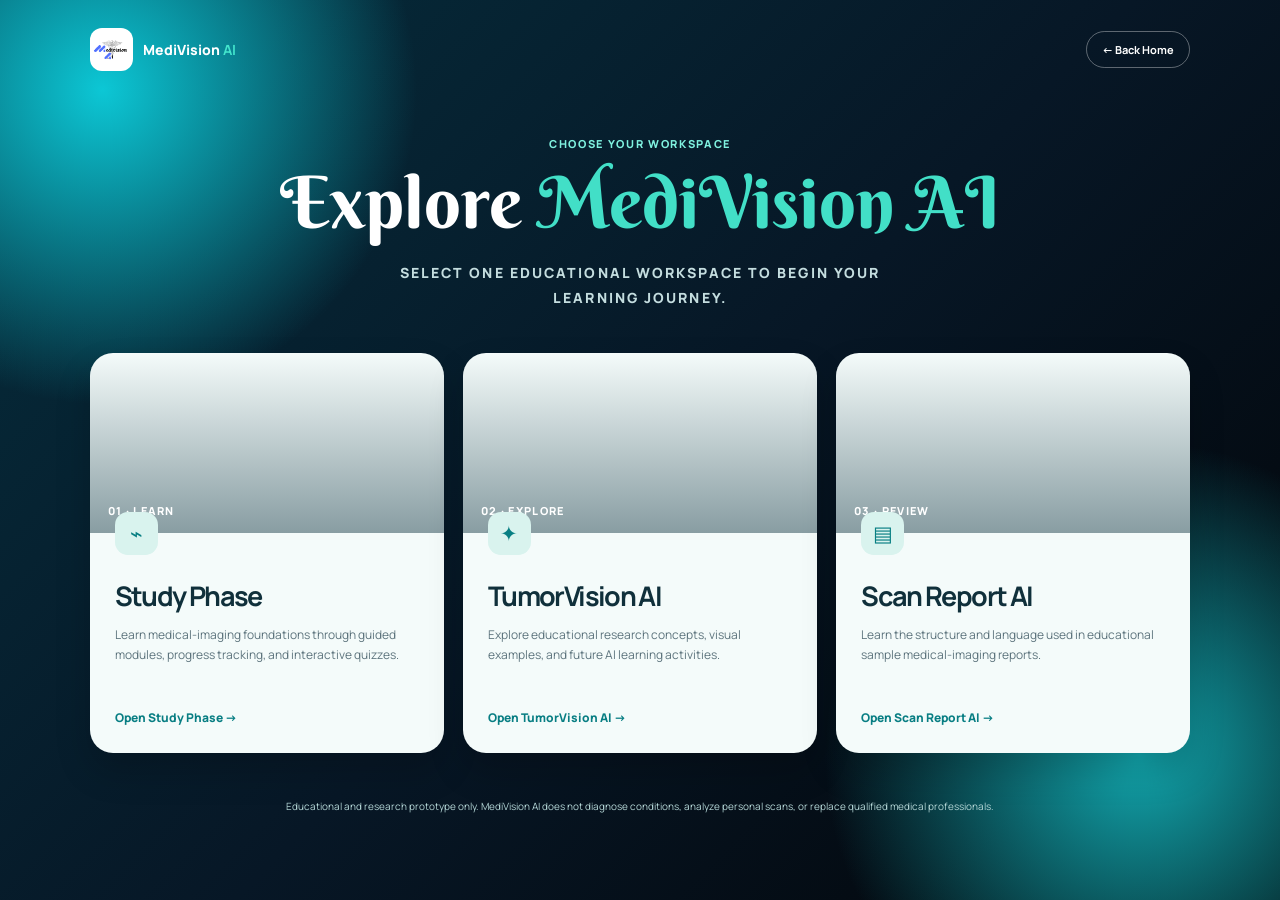
==== categories.html @ 558c3b8c "Add files via upload" ====
<!DOCTYPE html>
<html lang="en">
<head>
  <meta charset="UTF-8">
  <meta name="viewport" content="width=device-width, initial-scale=1.0">
  <title>Choose a Category | MediVision AI</title>

  <link rel="preconnect" href="https://fonts.googleapis.com">
  <link rel="preconnect" href="https://fonts.gstatic.com" crossorigin>
  <link href="https://fonts.googleapis.com/css2?family=Berkshire+Swash&family=Manrope:wght@400;500;600;700;800&display=swap" rel="stylesheet">

  <style>
    * {
      box-sizing: border-box;
    }

    body {
      margin: 0;
      color: white;
      font-family: Manrope, Arial, sans-serif;
      background:
        radial-gradient(circle at 8% 10%, #0cc7d5 0%, transparent 22%),
        radial-gradient(circle at 89% 84%, #12a6ad 0%, transparent 23%),
        linear-gradient(135deg, #052e3d, #071726 52%, #020407);
    }

    .page {
      min-height: 100vh;
      padding: 28px 7% 70px;
    }

    header {
      display: flex;
      align-items: center;
      justify-content: space-between;
      margin-bottom: 65px;
    }

    .brand {
      display: flex;
      align-items: center;
      gap: 10px;
      color: white;
      text-decoration: none;
      font-size: 14px;
      font-weight: 800;
    }

    .brand img {
      width: 43px;
      height: 43px;
      padding: 3px;
      object-fit: contain;
      border-radius: 12px;
      background: white;
    }

    .brand b {
      color: #43e4cc;
    }

    .back-button {
      padding: 10px 15px;
      color: white;
      border: 1px solid rgba(255, 255, 255, 0.35);
      border-radius: 99px;
      font-size: 11px;
      font-weight: 700;
      text-decoration: none;
    }

    .heading {
      max-width: 730px;
      margin: 0 auto 42px;
      text-align: center;
    }

    .heading p {
      margin: 0 0 12px;
      color: #7ff1df;
      font-size: 11px;
      font-weight: 800;
      letter-spacing: 0.15em;
      text-transform: uppercase;
    }

    h1 {
      margin: 0;
      font-family: "Berkshire Swash", cursive;
      font-size: clamp(42px, 6vw, 72px);
      font-weight: 400;
      line-height: 1.1;
    }

    h1 span {
      color: #42dfc7;
    }

    .heading .description {
      max-width: 570px;
      margin: 18px auto 0;
      color: #c4dddf;
      font-size: 14px;
      line-height: 1.8;
    }

    .cards {
      max-width: 1260px;
      margin: auto;
      display: grid;
      grid-template-columns: repeat(3, 1fr);
      gap: 19px;
    }

    .card {
      overflow: hidden;
      color: #10303b;
      border-radius: 23px;
      background: #f4fbfa;
      text-decoration: none;
      box-shadow: 0 18px 35px rgba(0, 0, 0, 0.18);
    }

    .card-image {
      height: 180px;
      position: relative;
      overflow: hidden;
      background-size: cover;
      background-position: center;
    }

    .card-image::after {
      content: "";
      position: absolute;
      inset: 0;
      background: linear-gradient(to top, rgba(5, 43, 56, 0.45), transparent);
    }

    .study-image {
      background-image:
        url("https://images.unsplash.com/photo-1576091160399-112ba8d25d1d?auto=format&fit=crop&w=900&q=80");
    }

    .tumor-image {
      background-image:
        url("https://images.unsplash.com/photo-1530497610245-94d3c16cda28?auto=format&fit=crop&w=900&q=80");
    }

    .report-image {
      background-image:
        url("https://images.unsplash.com/photo-1582719478250-c89cae4dc85b?auto=format&fit=crop&w=900&q=80");
    }

    .card-number {
      position: absolute;
      left: 18px;
      bottom: 15px;
      z-index: 1;
      color: white;
      font-size: 11px;
      font-weight: 800;
      letter-spacing: 0.12em;
    }

    .card-content {
      padding: 23px 25px 26px;
    }

    .icon {
      width: 43px;
      height: 43px;
      display: grid;
      place-items: center;
      margin-top: -44px;
      margin-bottom: 22px;
      position: relative;
      z-index: 2;
      color: #087f83;
      border-radius: 13px;
      background: #d9f3ee;
      font-size: 21px;
    }

    .card h2 {
      margin: 0 0 11px;
      font-size: 27px;
      letter-spacing: -0.06em;
    }

    .card p {
      min-height: 63px;
      margin: 0;
      color: #5d747d;
      font-size: 12px;
      line-height: 1.7;
    }

    .open-link {
      display: inline-block;
      margin-top: 21px;
      color: #087e83;
      font-size: 12px;
      font-weight: 800;
    }

    .notice {
      max-width: 760px;
      margin: 45px auto 0;
      color: #b5d7d7;
      font-size: 10px;
      line-height: 1.7;
      text-align: center;
    }

    @media (max-width: 850px) {
      .cards {
        grid-template-columns: 1fr;
        max-width: 500px;
      }

      .card-image {
        height: 210px;
      }
    }

    @media (max-width: 520px) {
      .page {
        padding: 22px 18px 50px;
      }

      header {
        margin-bottom: 45px;
      }

      .brand span {
        display: none;
      }
    }
  </style>
</head>

<body>
  <main class="page">

    <header>
      <a class="brand" href="index.html">
        <img src="Modern minimalist business logo.png" alt="MediVision AI logo">
        <span>MediVision <b>AI</b></span>
      </a>

      <a class="back-button" href="index.html">← Back Home</a>
    </header>

    <section class="heading">
      <p>Choose your workspace</p>

      <h1>Explore <span>MediVision AI</span></h1>

      <p class="description">
        Select one educational workspace to begin your learning journey.
      </p>
    </section>

    <section class="cards">

      <!-- Opens Study Phase page -->
      <a class="card" href="study.html">
        <div class="card-image study-image">
          <span class="card-number">01 · LEARN</span>
        </div>

        <div class="card-content">
          <div class="icon">⌁</div>
          <h2>Study Phase</h2>
          <p>
            Learn medical-imaging foundations through guided modules,
            progress tracking, and interactive quizzes.
          </p>
          <span class="open-link">Open Study Phase →</span>
        </div>
      </a>

      <!-- Opens TumorVision AI page -->
      <a class="card" href="tumorvision.html">
        <div class="card-image tumor-image">
          <span class="card-number">02 · EXPLORE</span>
        </div>

        <div class="card-content">
          <div class="icon">✦</div>
          <h2>TumorVision AI</h2>
          <p>
            Explore educational research concepts, visual examples,
            and future AI learning activities.
          </p>
          <span class="open-link">Open TumorVision AI →</span>
        </div>
      </a>

      <!-- Opens Scan Report AI page -->
      <a class="card" href="scan-report.html">
        <div class="card-image report-image">
          <span class="card-number">03 · REVIEW</span>
        </div>

        <div class="card-content">
          <div class="icon">▤</div>
          <h2>Scan Report AI</h2>
          <p>
            Learn the structure and language used in educational
            sample medical-imaging reports.
          </p>
          <span class="open-link">Open Scan Report AI →</span>
        </div>
      </a>

    </section>

    <p class="notice">
      Educational and research prototype only. MediVision AI does not diagnose
      conditions, analyze personal scans, or replace qualified medical professionals.
    </p>

  </main>
</body>
</html>
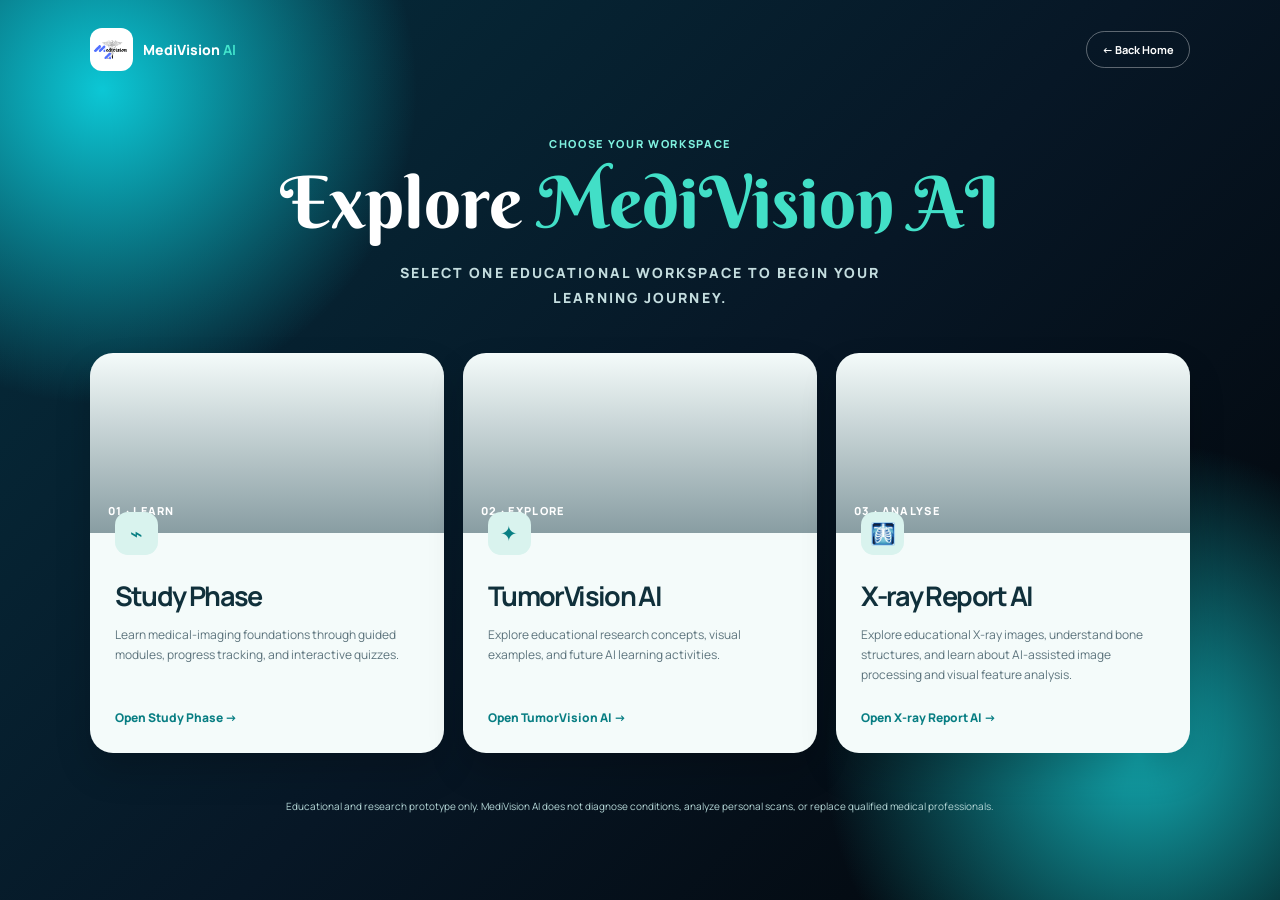
==== commit 4029c447: "Add X-ray section Added a new X-ray Report AI section with educational content." ====
--- a/categories.html
+++ b/categories.html
@@ -146,9 +146,9 @@
         url("https://images.unsplash.com/photo-1530497610245-94d3c16cda28?auto=format&fit=crop&w=900&q=80");
     }
 
-    .report-image {
-      background-image:
-        url("https://images.unsplash.com/photo-1582719478250-c89cae4dc85b?auto=format&fit=crop&w=900&q=80");
+    .xray-image {
+  background-image:
+    url("https://images.unsplash.com/photo-1511174511562-5f7f18b874f8?auto=format&fit=crop&w=900&q=80");
     }
 
     .card-number {
@@ -297,22 +297,28 @@
         </div>
       </a>
 
-      <!-- Opens Scan Report AI page -->
-      <a class="card" href="scan-report.html">
-        <div class="card-image report-image">
-          <span class="card-number">03 · REVIEW</span>
-        </div>
-
-        <div class="card-content">
-          <div class="icon">▤</div>
-          <h2>Scan Report AI</h2>
-          <p>
-            Learn the structure and language used in educational
-            sample medical-imaging reports.
-          </p>
-          <span class="open-link">Open Scan Report AI →</span>
-        </div>
-      </a>
+     
+<!-- Opens X-ray Report AI page -->
+<a class="card" href="xray-report.html">
+  <div class="card-image xray-image">
+    <span class="card-number">03 · ANALYSE</span>
+  </div>
+
+  <div class="card-content">
+    <div class="icon">🩻</div>
+
+    <h2>X-ray Report AI</h2>
+
+    <p>
+      Explore educational X-ray images, understand bone
+      structures, and learn about AI-assisted image
+      processing and visual feature analysis.
+    </p>
+
+    <span class="open-link">Open X-ray Report AI →</span>
+  </div>
+</a>
+
 
     </section>
 
@@ -323,4 +329,4 @@
 
   </main>
 </body>
-</html>+</html>
